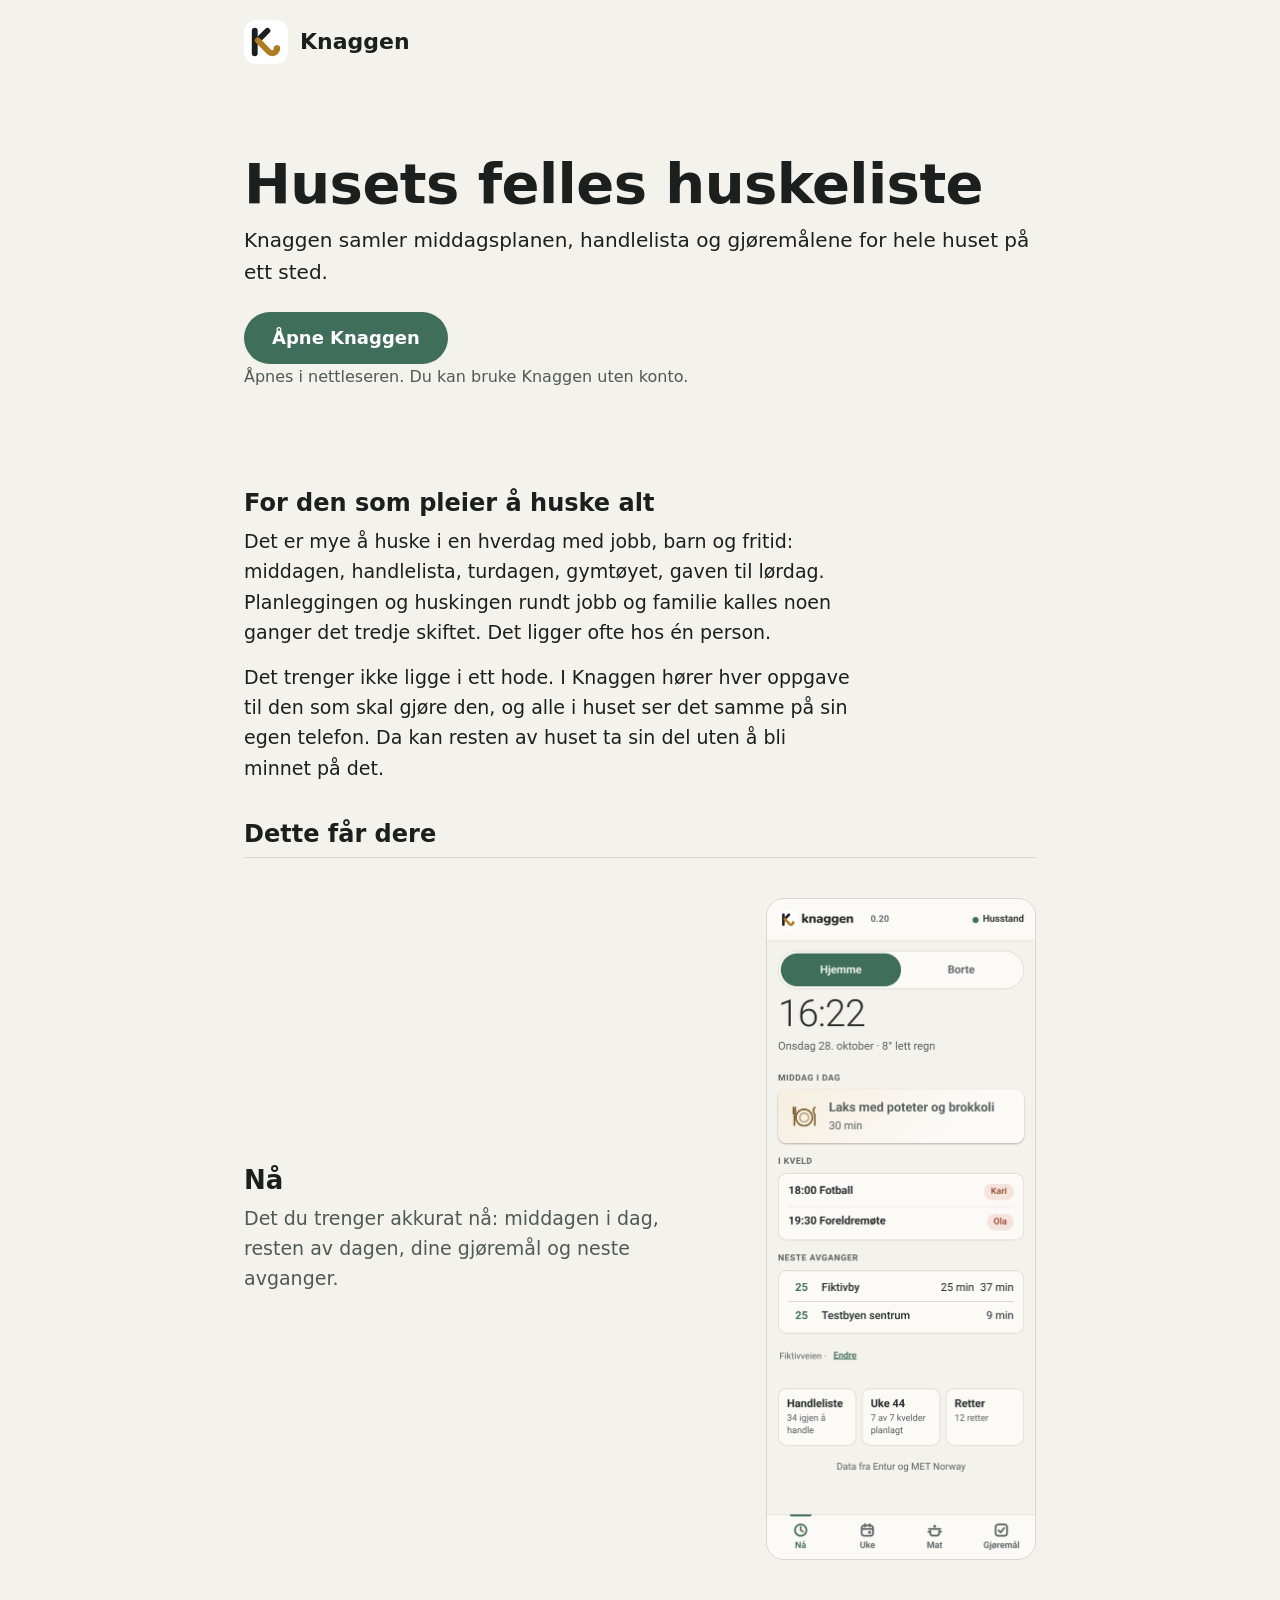
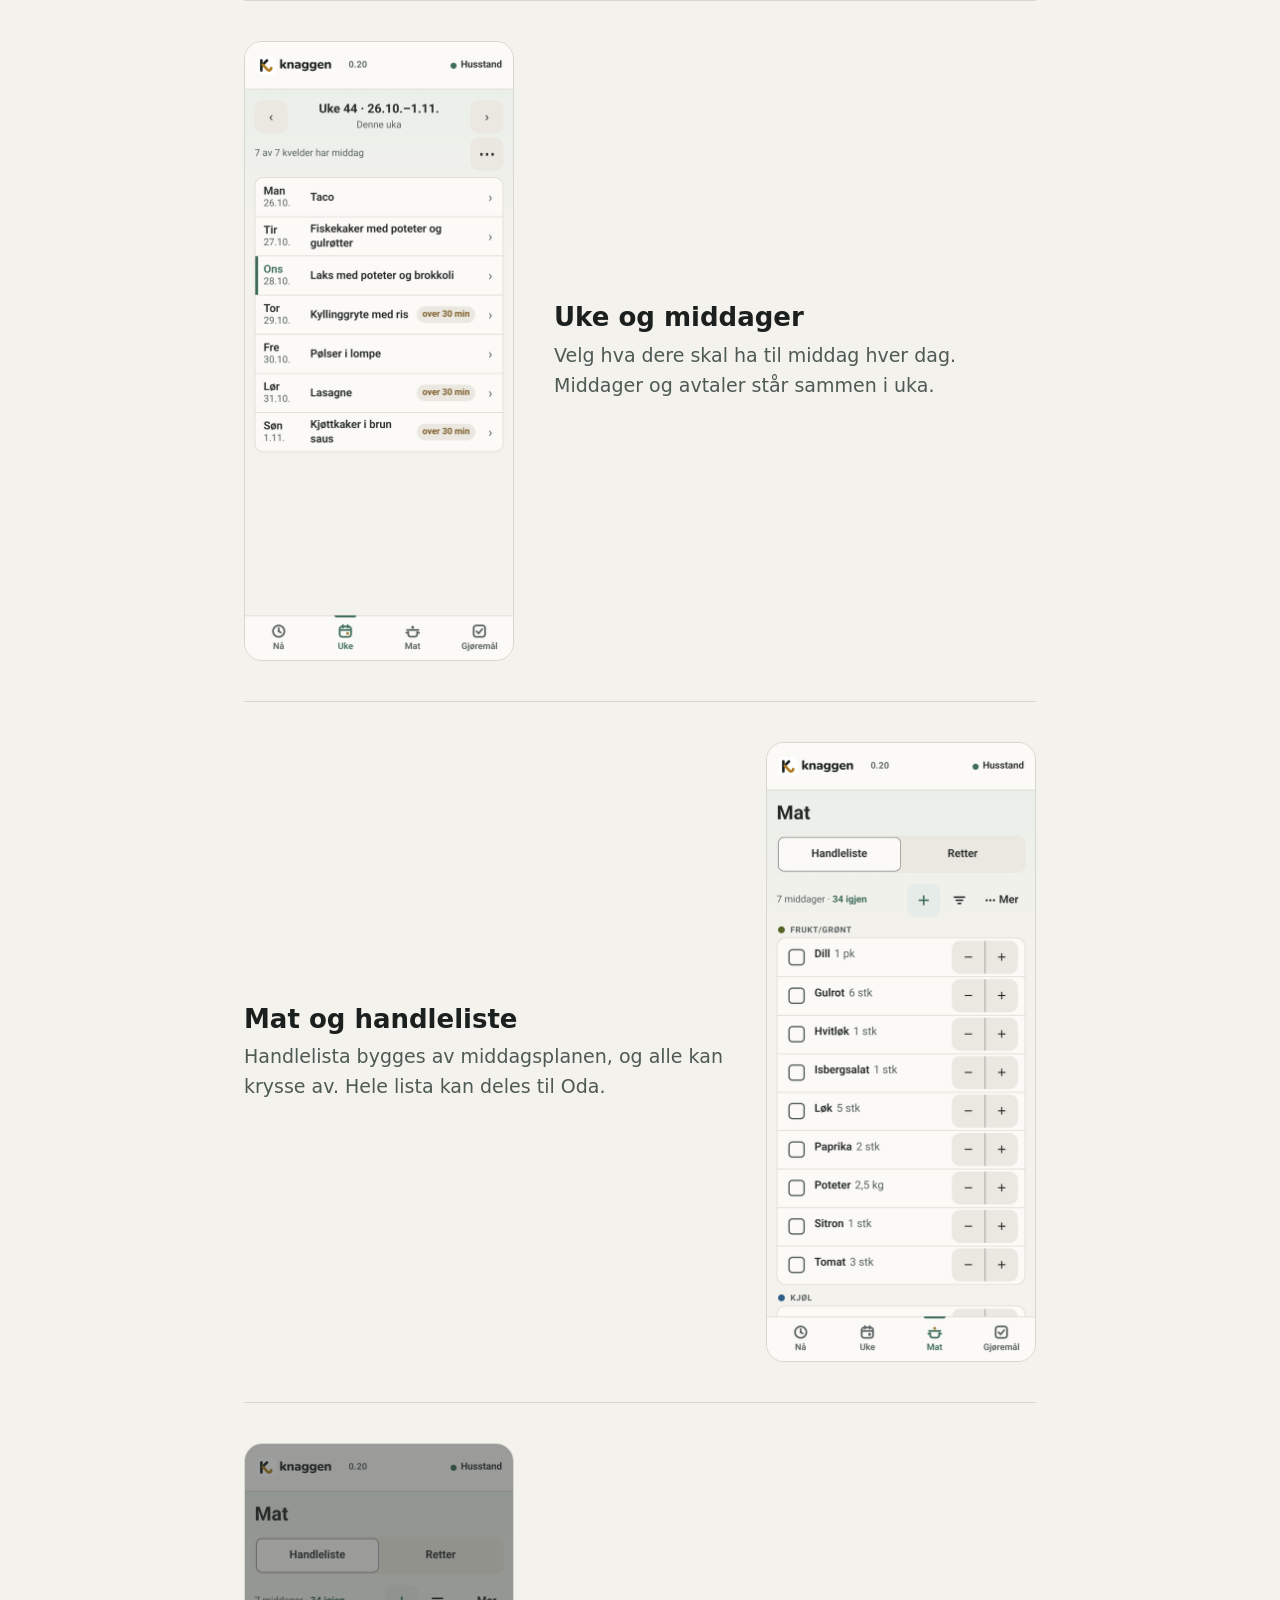
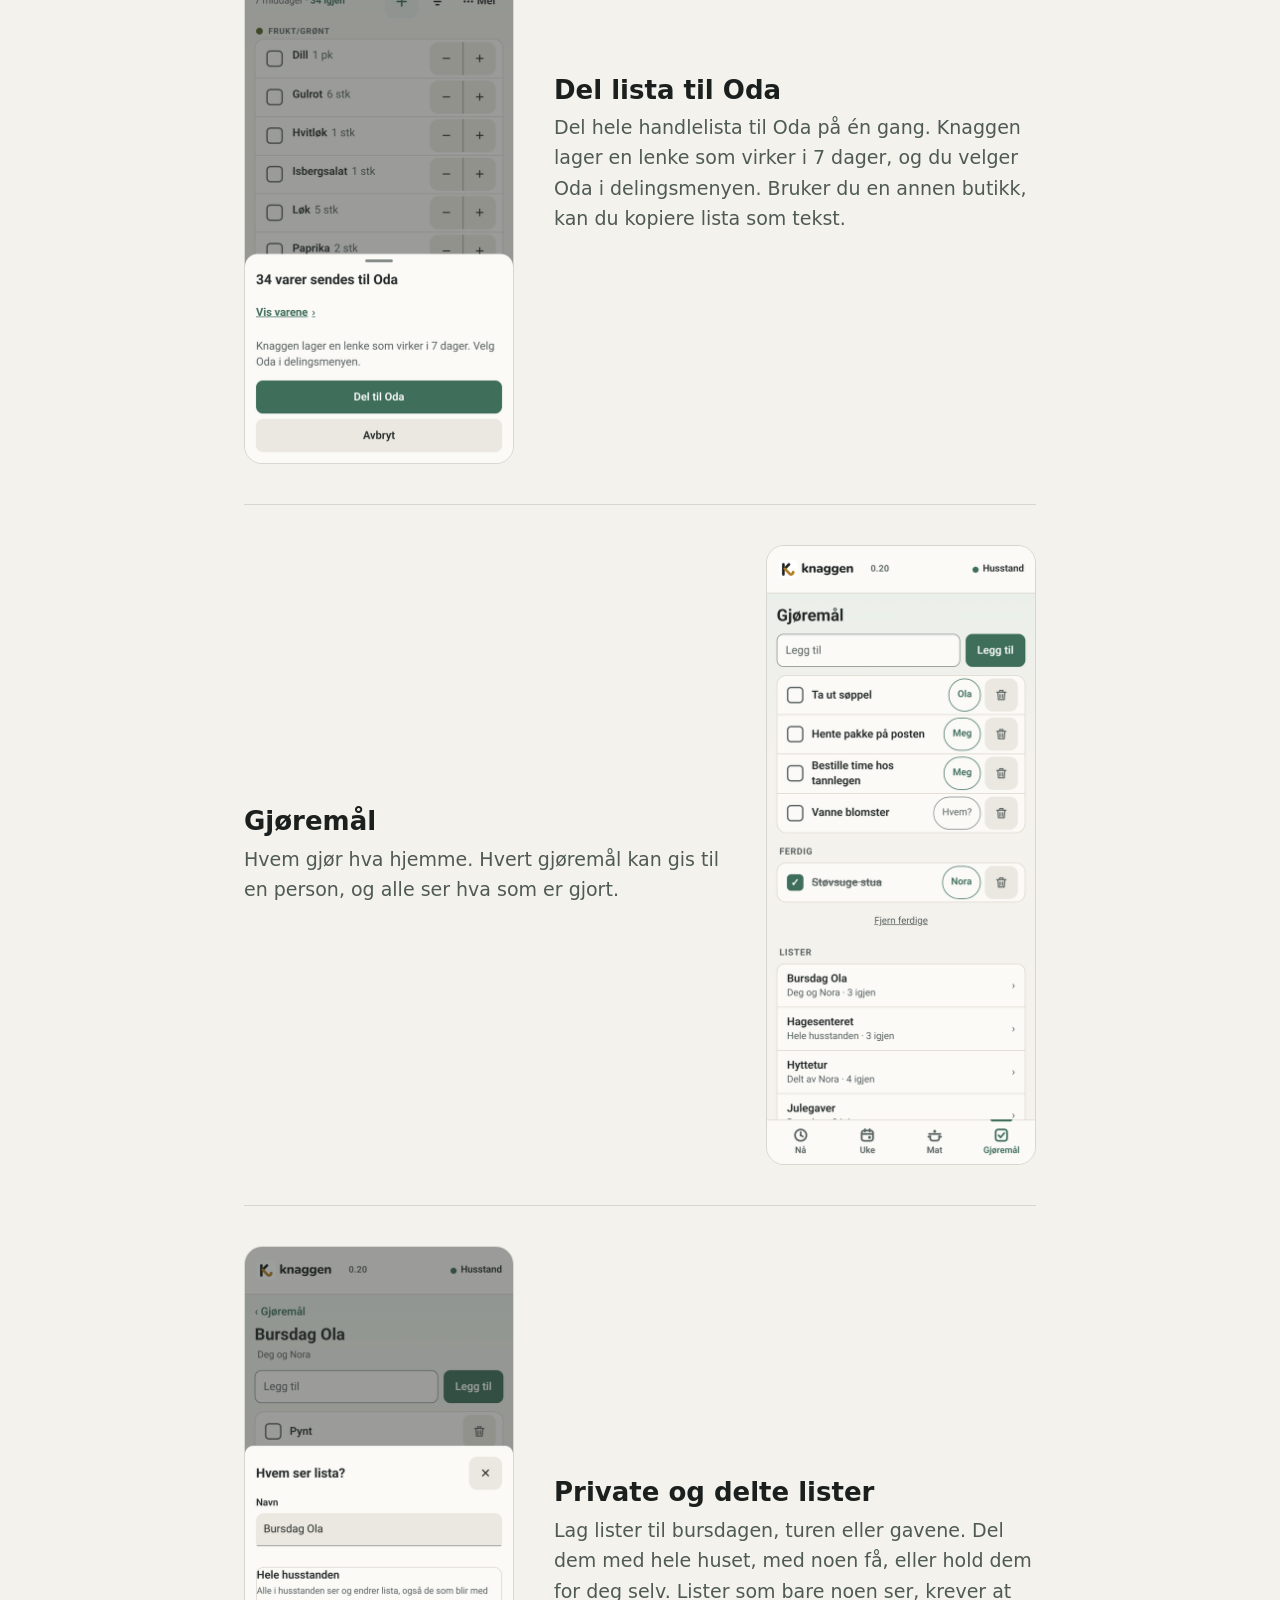
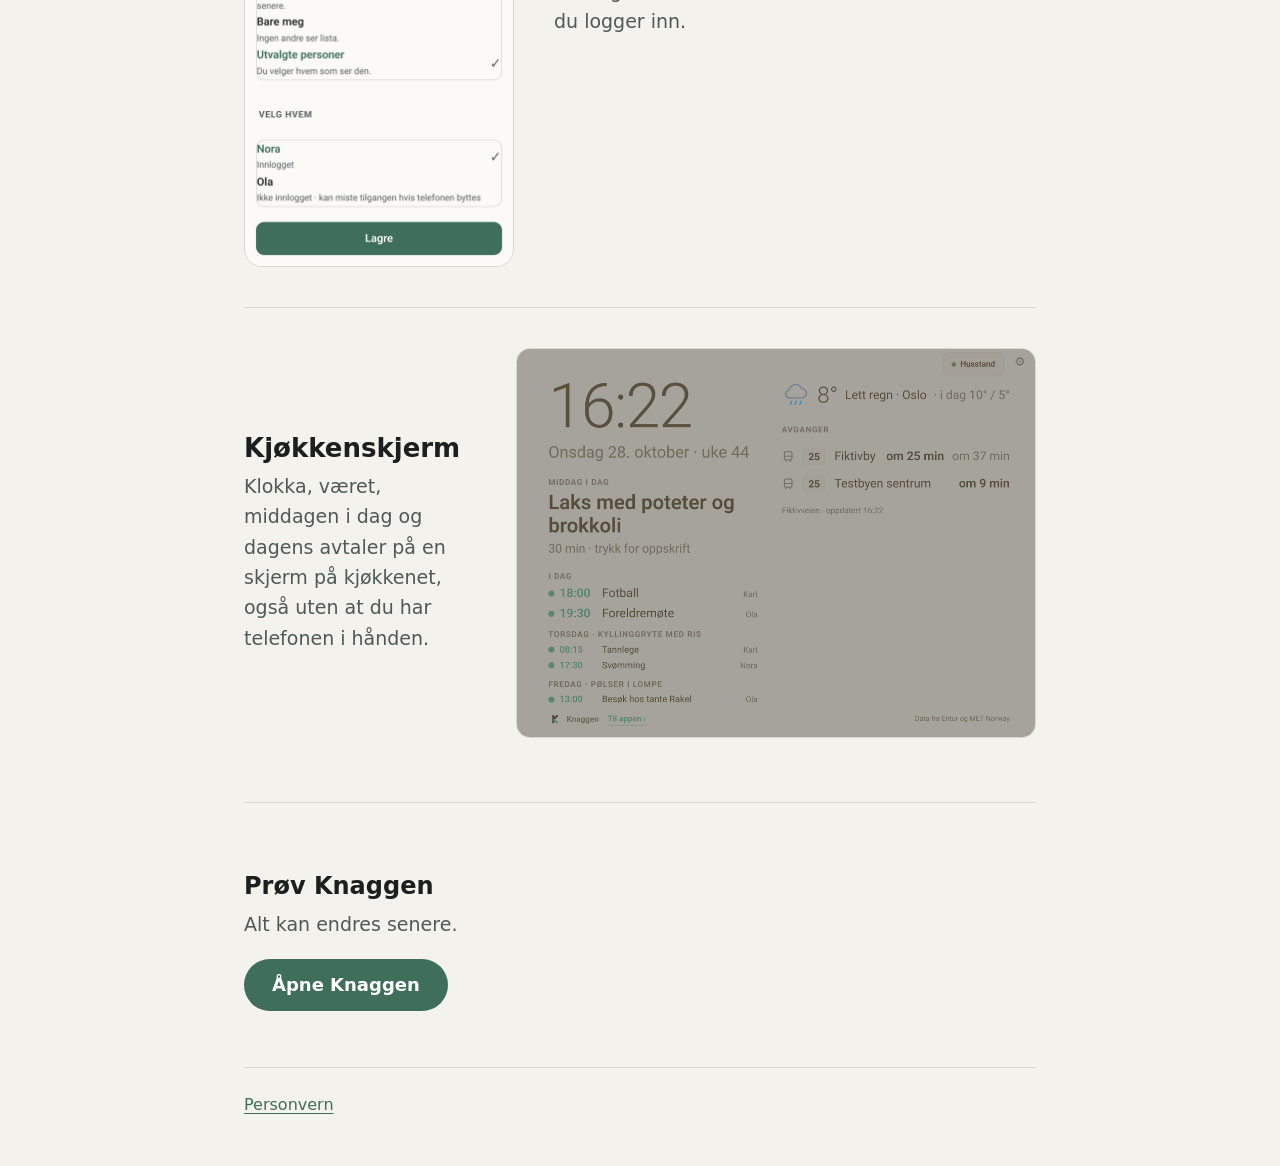
==== index.html @ abc1b287 "Nettside for knaggen.no (forside og personvern)" ====
<!doctype html>
<html lang="nb-NO">
<head>
<meta charset="utf-8">
<meta name="viewport" content="width=device-width, initial-scale=1">
<title>Knaggen – Husets felles huskeliste</title>
<meta name="description" content="Knaggen samler middagsplanen, handlelista og gjøremålene for hele huset på ett sted.">
<meta name="theme-color" content="#f3f2ec">
<link rel="icon" href="/logo/favicon.svg" type="image/svg+xml">
<link rel="icon" href="/logo/favicon.ico" sizes="48x48">
<link rel="apple-touch-icon" href="/logo/apple-touch-icon.png">
<link rel="stylesheet" href="/style.css">
</head>
<body>
<div class="side">
  <header class="topp">
    <a class="merke" href="/"><img src="/logo/knaggen-ikon.svg" width="44" height="44" alt="">Knaggen</a>
  </header>
  <main>
    <section class="hero">
      <h1>Husets felles huskeliste</h1>
      <p class="ingress">Knaggen samler middagsplanen, handlelista og gjøremålene for hele huset på ett sted.</p>
      <a class="knapp" href="https://app.knaggen.no">Åpne Knaggen</a>
      <p class="liten">Åpnes i nettleseren. Du kan bruke Knaggen uten konto.</p>
    </section>

    <section class="del" aria-labelledby="hvem">
      <h2 class="sek" id="hvem">For den som pleier å huske alt</h2>
      <p>Det er mye å huske i en hverdag med jobb, barn og fritid: middagen, handlelista, turdagen, gymtøyet, gaven til lørdag. Planleggingen og huskingen rundt jobb og familie kalles noen ganger det tredje skiftet. Det ligger ofte hos én person.</p>
      <p>Det trenger ikke ligge i ett hode. I Knaggen hører hver oppgave til den som skal gjøre den, og alle i huset ser det samme på sin egen telefon. Da kan resten av huset ta sin del uten å bli minnet på det.</p>
    </section>

    <section class="del" aria-labelledby="funk">
      <h2 class="sek" id="funk">Dette får dere</h2>
    <article class="funk">
      <div class="funk-tekst"><h3>Nå</h3><p>Det du trenger akkurat nå: middagen i dag, resten av dagen, dine gjøremål og neste avganger.</p></div>
      <figure><img src="/bilder/na.png" width="540" height="1329" alt="Skjermen Nå på telefon: middag i dag, avtaler i kveld og neste avganger"></figure>
    </article>
    <article class="funk">
      <div class="funk-tekst"><h3>Uke og middager</h3><p>Velg hva dere skal ha til middag hver dag. Middager og avtaler står sammen i uka.</p></div>
      <figure><img src="/bilder/uke.png" width="540" height="1246" alt="Skjermen Uke på telefon med middager og avtaler for hver dag"></figure>
    </article>
    <article class="funk">
      <div class="funk-tekst"><h3>Mat og handleliste</h3><p>Handlelista bygges av middagsplanen, og alle kan krysse av. Hele lista kan deles til Oda.</p></div>
      <figure><img src="/bilder/mat.png" width="540" height="1246" alt="Skjermen Mat på telefon med handleliste for ukas middager"></figure>
    </article>
    <article class="funk">
      <div class="funk-tekst"><h3>Del lista til Oda</h3><p>Del hele handlelista til Oda på én gang. Knaggen lager en lenke som virker i 7 dager, og du velger Oda i delingsmenyen. Bruker du en annen butikk, kan du kopiere lista som tekst.</p></div>
      <figure><img src="/bilder/oda.png" width="540" height="1246" alt="Arket «34 varer sendes til Oda» med knappene Del til Oda og Avbryt"></figure>
    </article>
    <article class="funk">
      <div class="funk-tekst"><h3>Gjøremål</h3><p>Hvem gjør hva hjemme. Hvert gjøremål kan gis til en person, og alle ser hva som er gjort.</p></div>
      <figure><img src="/bilder/gjoremal.png" width="540" height="1246" alt="Skjermen Gjøremål på telefon med oppgaver og navn på hvem som har dem"></figure>
    </article>
    <article class="funk">
      <div class="funk-tekst"><h3>Private og delte lister</h3><p>Lag lister til bursdagen, turen eller gavene. Del dem med hele huset, med noen få, eller hold dem for deg selv. Lister som bare noen ser, krever at du logger inn.</p></div>
      <figure><img src="/bilder/lister.png" width="540" height="1246" alt="Arket «Hvem ser lista?» med valgene Hele husstanden, Bare meg og Utvalgte personer"></figure>
    </article>
    <article class="funk bred">
      <div class="funk-tekst"><h3>Kjøkkenskjerm</h3><p>Klokka, været, middagen i dag og dagens avtaler på en skjerm på kjøkkenet, også uten at du har telefonen i hånden.</p></div>
      <figure><img src="/bilder/kjokken.png" width="1024" height="768" alt="Kjøkkenskjermen med klokke, vær, middag i dag og dagens avtaler"></figure>
    </article>
    </section>

    <section class="slutt">
      <h2 class="sek">Prøv Knaggen</h2>
      <p>Alt kan endres senere.</p>
      <a class="knapp" href="https://app.knaggen.no">Åpne Knaggen</a>
    </section>
  </main>
  <footer>
    <p><a href="/personvern">Personvern</a></p>
  </footer>
</div>
</body>
</html>
---- style.css ----
/* Knaggen – nettside. Statisk, ingen eksterne avhengigheter. Salvie, rolig, mobil først. */
:root { --bg: #f3f2ec; --card: #fbfaf6; --ink: #1b201e; --muted: #4f5a55; --brand: #3f6e5a; --brand-ink: #ffffff; --line: #d6d8cf; --soft: #e3ece6; --warn-bg: #fff1c9; --warn-ink: #5a4100; }
* { box-sizing: border-box; }
html { -webkit-text-size-adjust: 100%; }
body { margin: 0; background: var(--bg); color: var(--ink); font: 18px/1.6 system-ui, -apple-system, "Segoe UI", Roboto, "Helvetica Neue", Arial, sans-serif; }
a { color: var(--brand); text-underline-offset: 3px; }
a:focus-visible, .knapp:focus-visible { outline: 3px solid var(--ink); outline-offset: 3px; }
.side { max-width: 40rem; margin: 0 auto; padding: 0 20px; }
header.topp { padding: 20px 0 8px; display: flex; align-items: center; gap: 12px; }
header.topp a.merke { display: inline-flex; align-items: center; gap: 12px; color: var(--ink); text-decoration: none; font-weight: 700; font-size: 22px; }
header.topp img { width: 44px; height: 44px; border-radius: 12px; display: block; }
.hero { padding: 40px 0 32px; }
.hero h1 { margin: 0 0 8px; font-size: 40px; line-height: 1.15; letter-spacing: -.01em; }
.tagline { margin: 0 0 24px; font-size: 22px; color: var(--muted); }
.hero p { margin: 0 0 14px; }
.knapp { display: inline-flex; align-items: center; justify-content: center; min-height: 52px; padding: 0 28px; margin-top: 12px; border-radius: 26px; background: var(--brand); color: var(--brand-ink); font-weight: 700; font-size: 18px; text-decoration: none; }
.knapp:hover { background: #335b4a; }
.kort { background: var(--card); border: 1px solid var(--line); border-radius: 16px; padding: 20px; margin: 0 0 24px; }
.kort h2 { margin: 0 0 6px; font-size: 20px; }
.kort p { margin: 0; color: var(--muted); }
.tre { display: grid; gap: 12px; margin: 0 0 32px; }
h2.sek { font-size: 24px; margin: 36px 0 8px; line-height: 1.25; }
h1.sidetittel { font-size: 34px; line-height: 1.2; margin: 32px 0 8px; }
.ingress { color: var(--muted); margin: 0 0 8px; }
ul { padding-left: 1.2em; margin: 8px 0 16px; }
li { margin: 6px 0; }
footer { border-top: 1px solid var(--line); margin-top: 48px; padding: 24px 0 40px; color: var(--muted); font-size: 16px; }
footer p { margin: 0 0 8px; }
.apent { background: var(--warn-bg); color: var(--warn-ink); padding: 1px 6px; border-radius: 6px; font-weight: 600; font-size: .92em; }
.dato { color: var(--muted); font-size: 16px; }
@media (min-width: 720px) {
  body { font-size: 19px; }
  .hero { padding: 80px 0 48px; }
  .hero h1 { font-size: 56px; }
  .tagline { font-size: 26px; }
  .tre { grid-template-columns: repeat(3, 1fr); }
  .side { max-width: 52rem; }
  .side.tekst { max-width: 42rem; }
}
/* Forside: intro */
.ingress { font-size: 20px; }
.hero .ingress { color: var(--ink); margin: 0 0 12px; }
.liten { font-size: 16px; color: var(--muted); margin: 12px 0 0; }
.del { margin: 0 0 24px; }
.del p { margin: 0 0 14px; max-width: 38rem; }
.funk { display: grid; gap: 16px; padding: 28px 0; border-top: 1px solid var(--line); }
.funk h3 { margin: 0 0 6px; font-size: 22px; line-height: 1.25; }
.funk p { margin: 0; color: var(--muted); max-width: 30rem; }
.funk figure { margin: 0; }
.funk img { display: block; width: 100%; max-width: 270px; height: auto; border: 1px solid var(--line); border-radius: 18px; background: var(--card); }
.funk.bred img { max-width: 520px; border-radius: 14px; }
.slutt { border-top: 1px solid var(--line); padding: 32px 0 8px; }
.slutt p { margin: 0 0 8px; color: var(--muted); }
@media (min-width: 720px) {
  .funk { grid-template-columns: 1fr 270px; align-items: center; gap: 40px; padding: 40px 0; }
  .funk:nth-of-type(even) { grid-template-columns: 270px 1fr; }
  .funk:nth-of-type(even) .funk-tekst { order: 2; }
  .funk.bred, .funk.bred:nth-of-type(even) { grid-template-columns: 1fr 520px; }
  .funk.bred .funk-tekst { order: 0; }
  .funk h3 { font-size: 26px; }
}
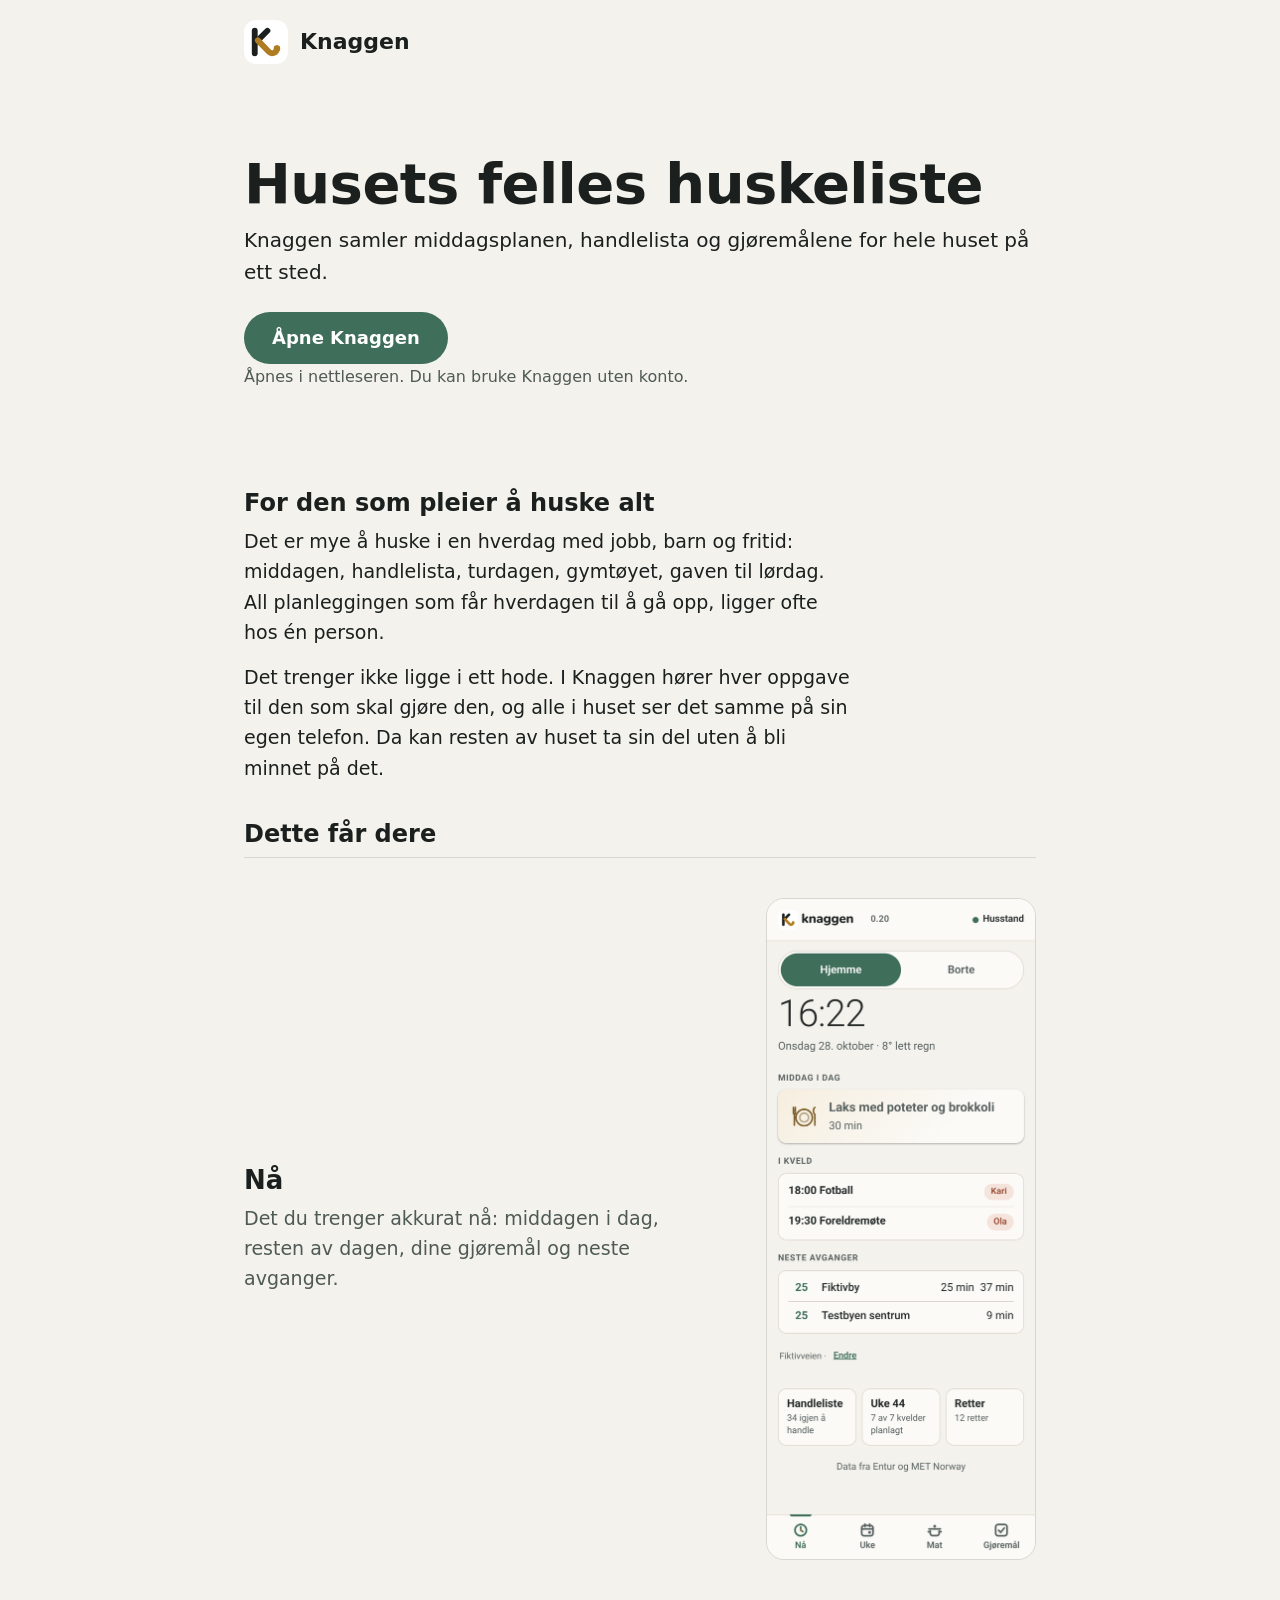
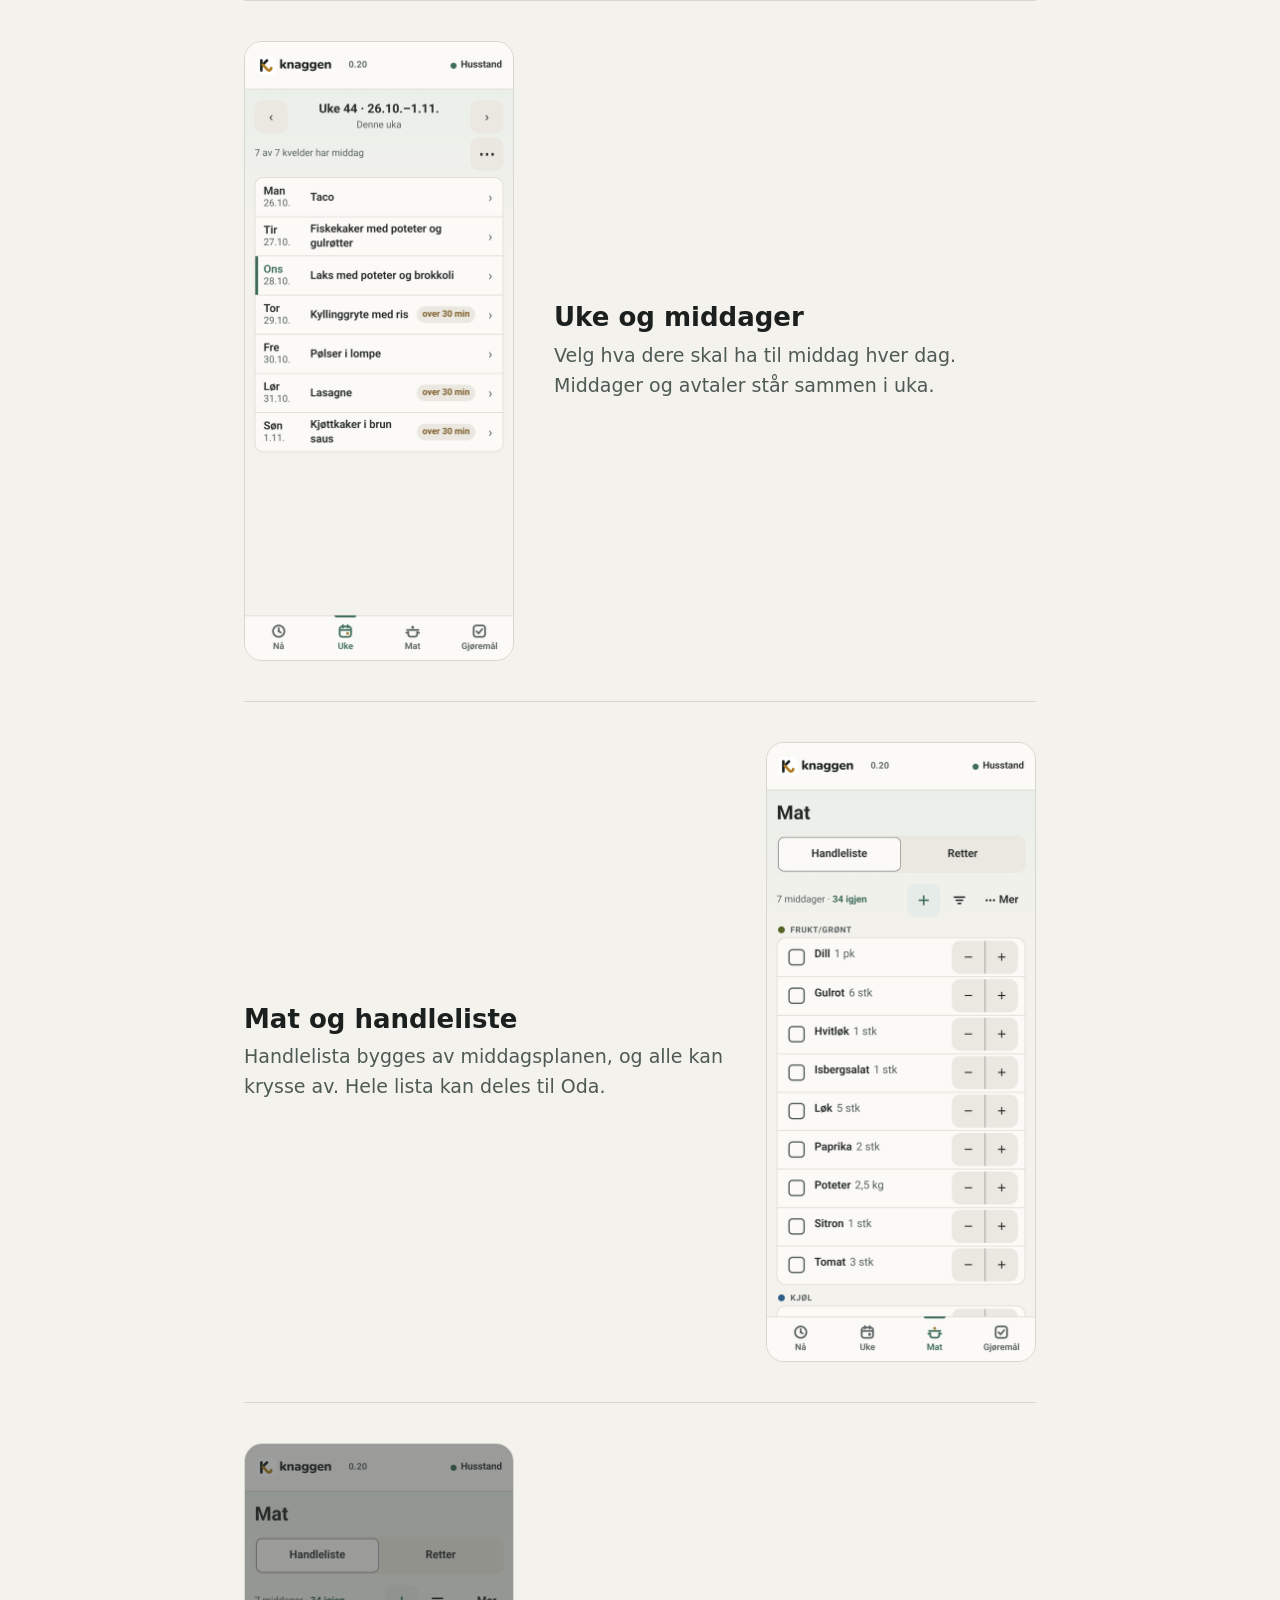
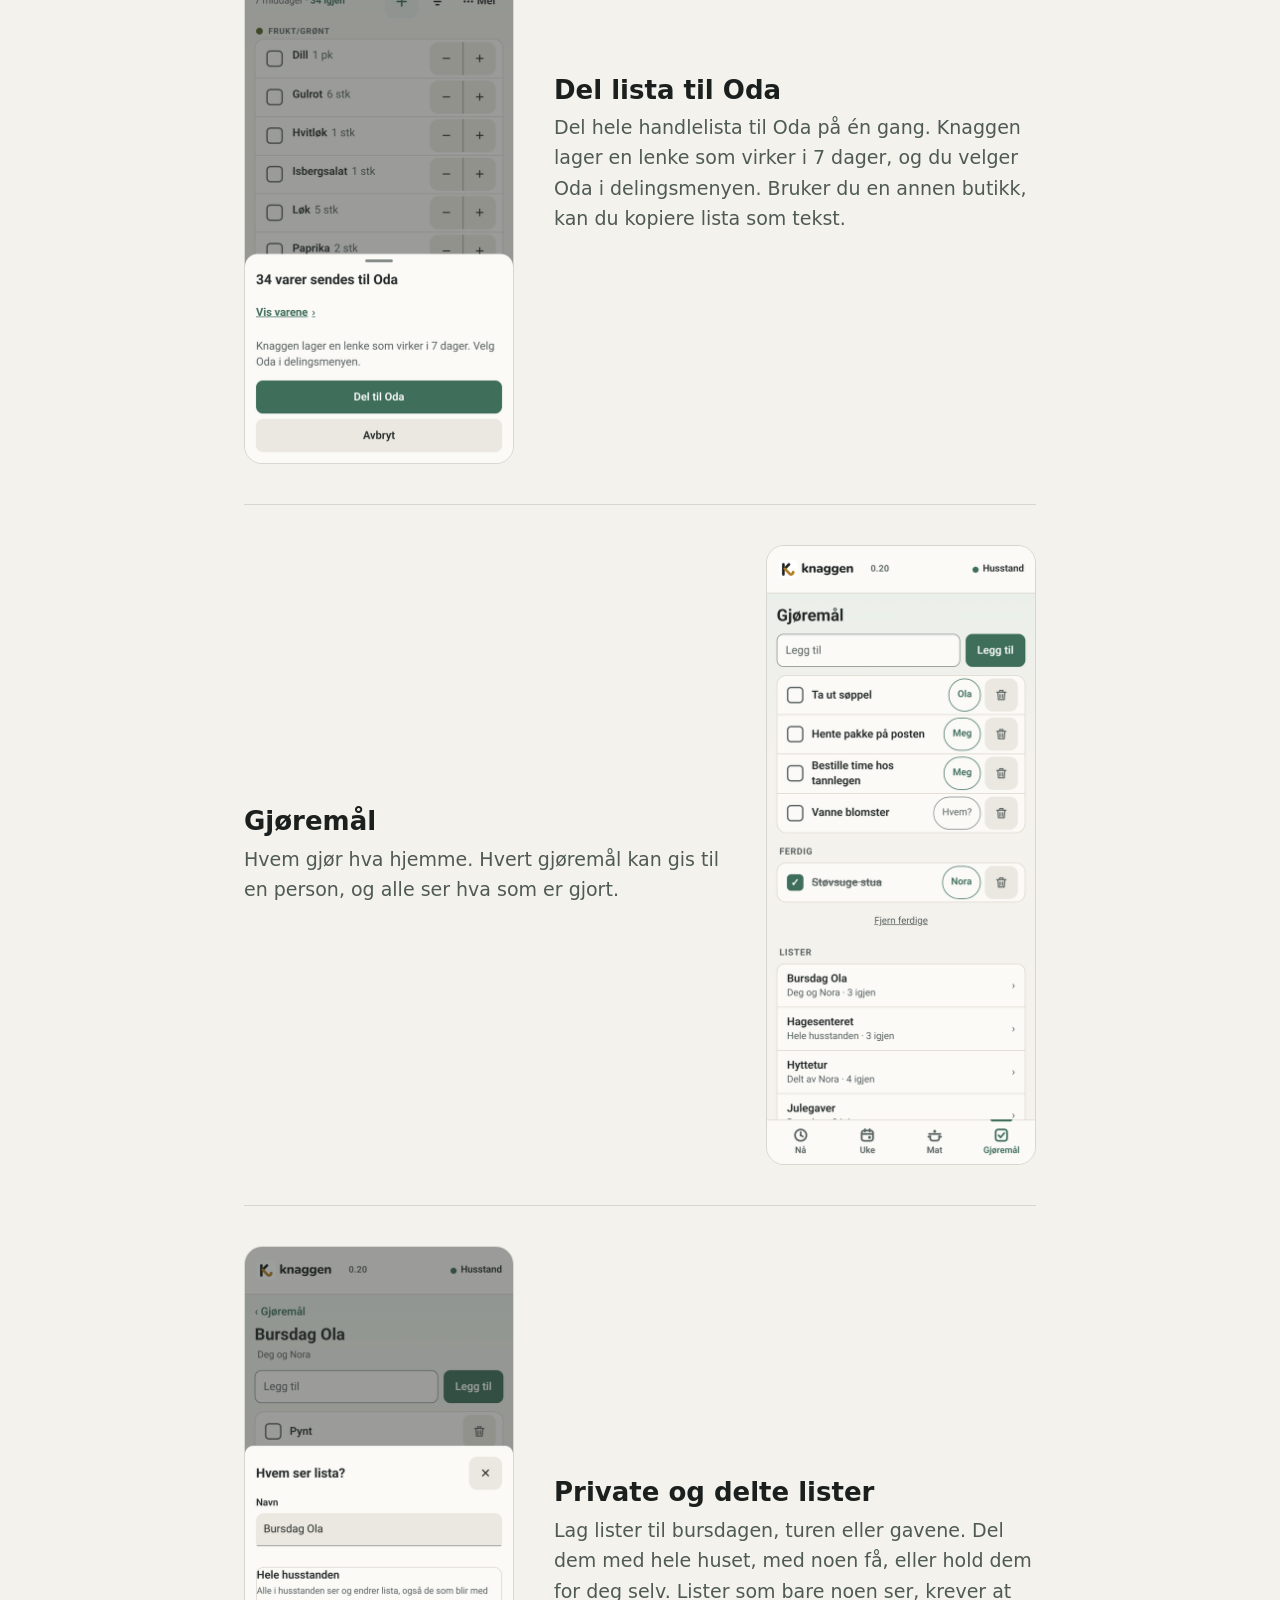
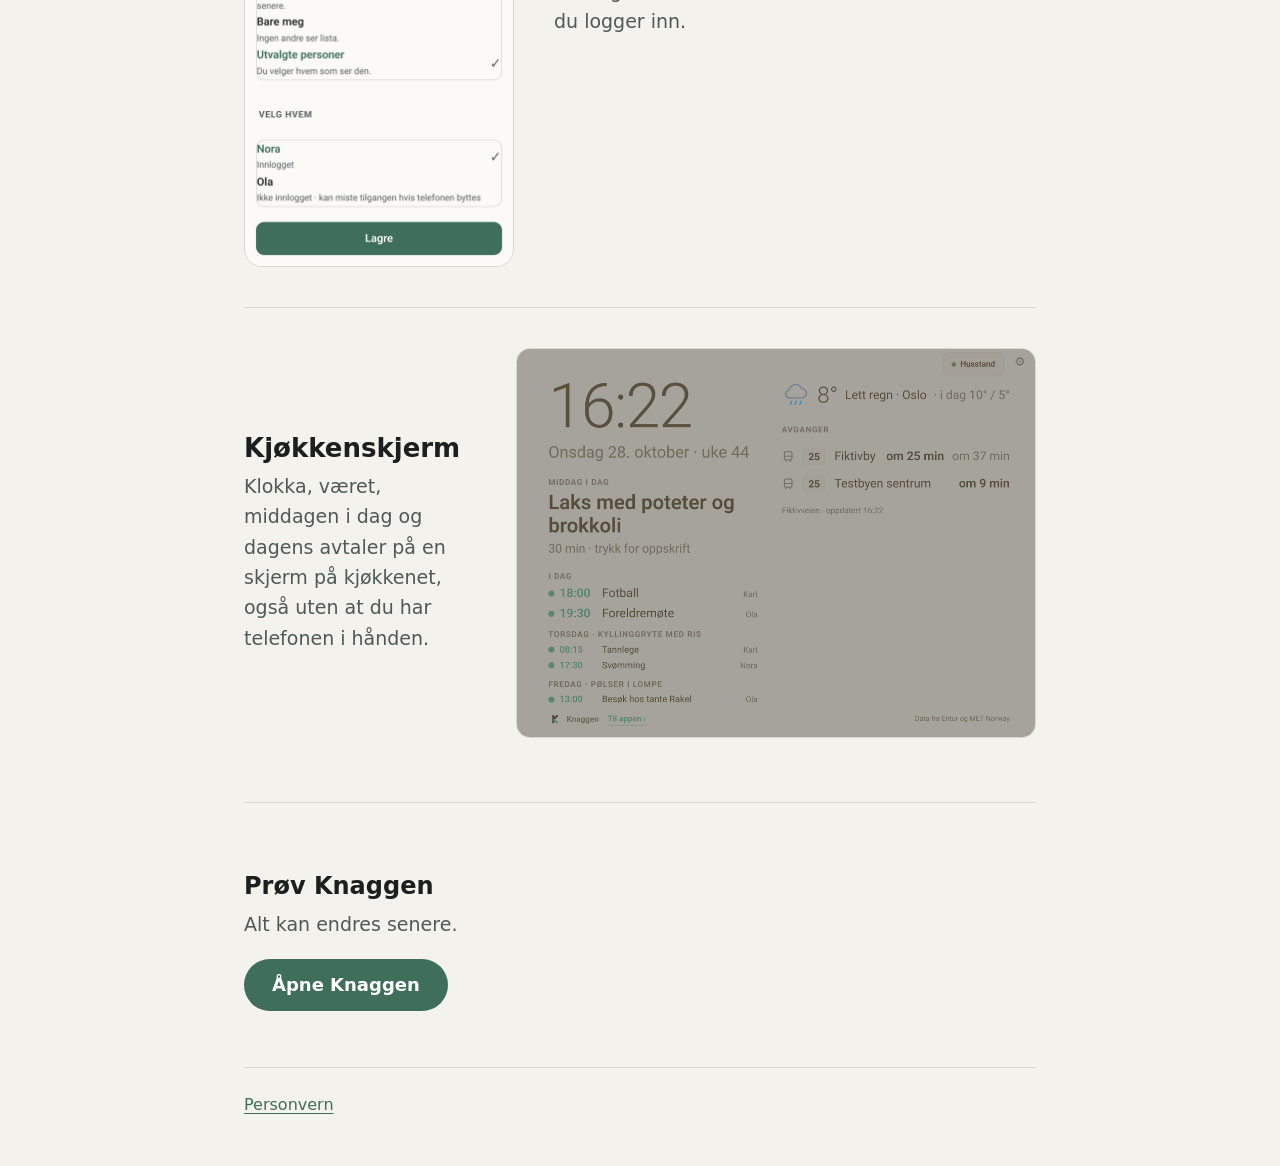
==== commit aa35eb45: "0.21.1: fjern «det tredje skiftet» fra forsiden, nøytral ordlyd om felles hverdagsplanlegging" ====
--- a/index.html
+++ b/index.html
@@ -26,7 +26,7 @@
 
     <section class="del" aria-labelledby="hvem">
       <h2 class="sek" id="hvem">For den som pleier å huske alt</h2>
-      <p>Det er mye å huske i en hverdag med jobb, barn og fritid: middagen, handlelista, turdagen, gymtøyet, gaven til lørdag. Planleggingen og huskingen rundt jobb og familie kalles noen ganger det tredje skiftet. Det ligger ofte hos én person.</p>
+      <p>Det er mye å huske i en hverdag med jobb, barn og fritid: middagen, handlelista, turdagen, gymtøyet, gaven til lørdag. All planleggingen som får hverdagen til å gå opp, ligger ofte hos én person.</p>
       <p>Det trenger ikke ligge i ett hode. I Knaggen hører hver oppgave til den som skal gjøre den, og alle i huset ser det samme på sin egen telefon. Da kan resten av huset ta sin del uten å bli minnet på det.</p>
     </section>
 
